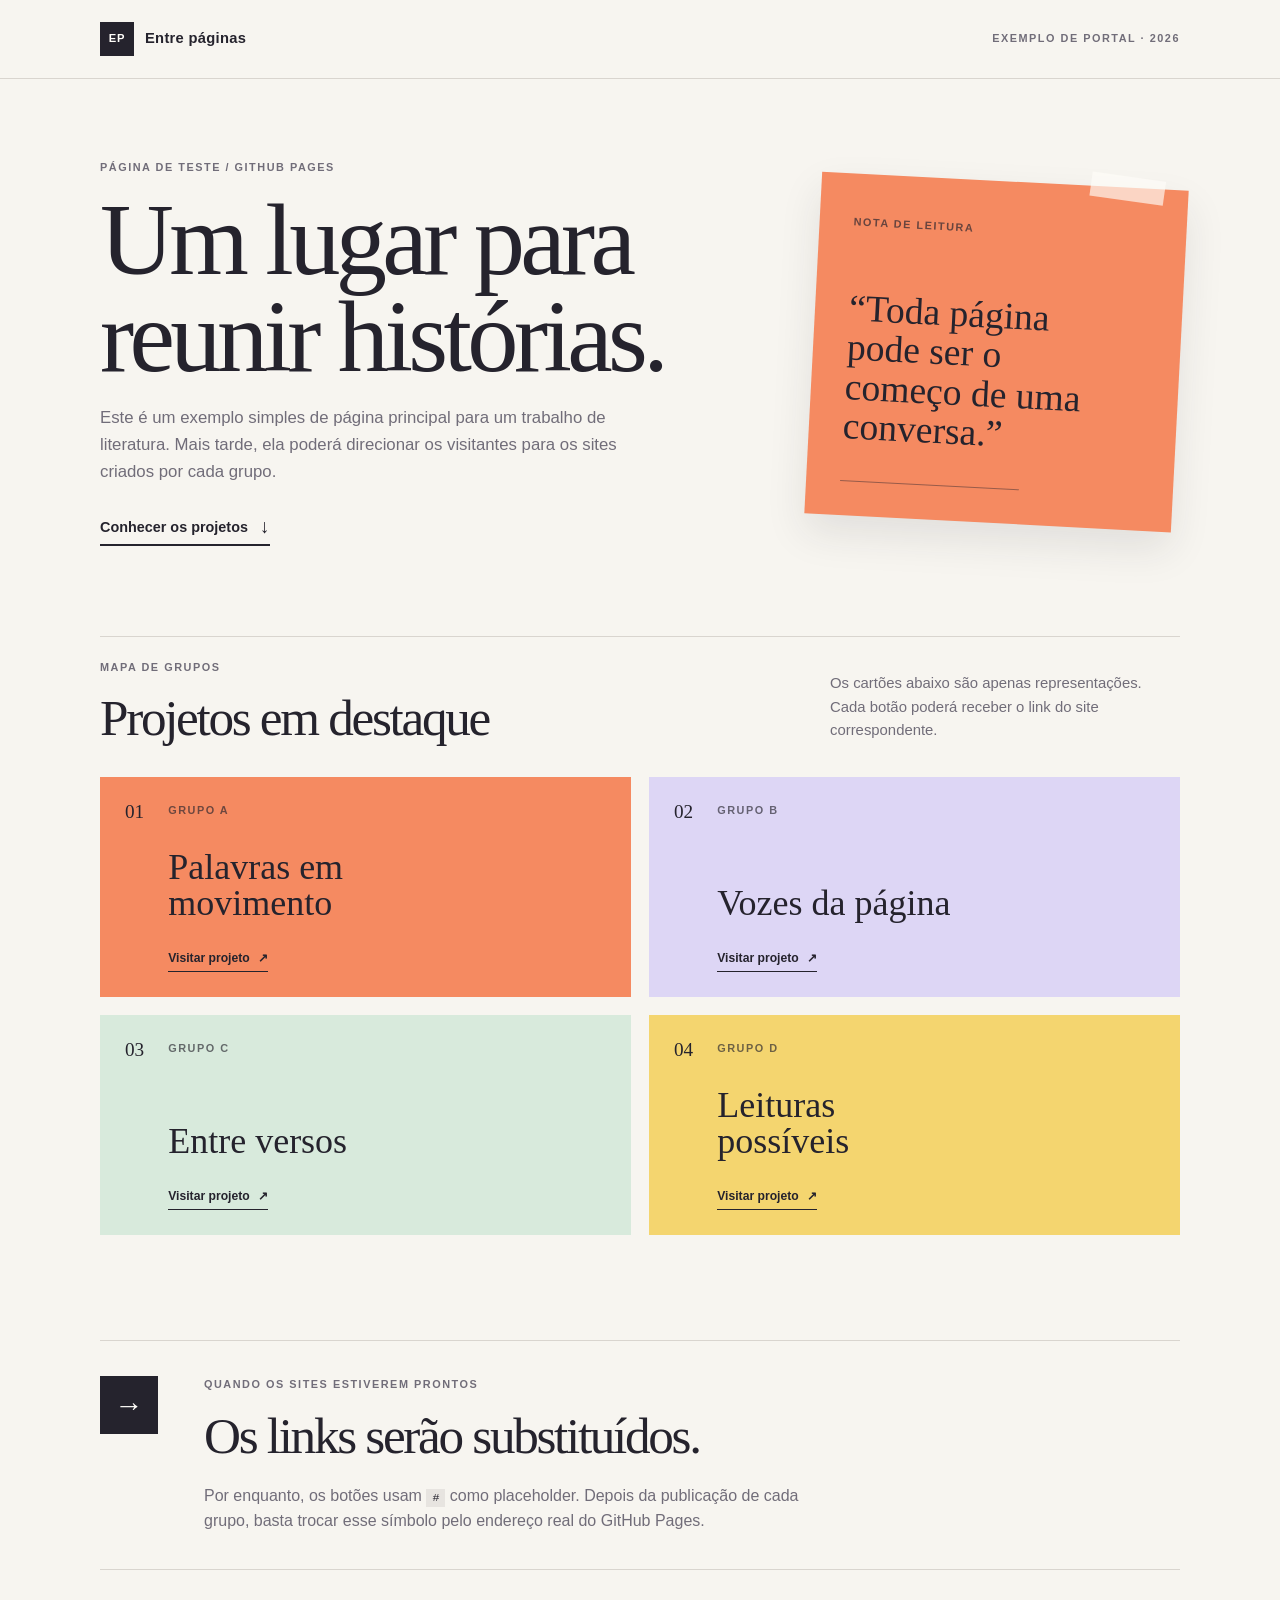
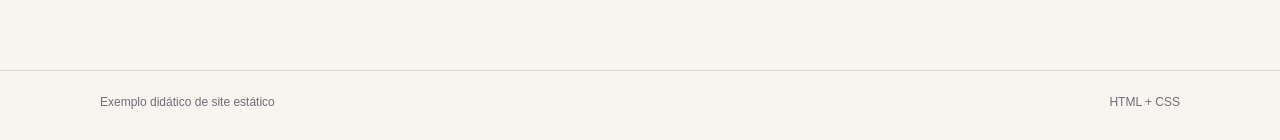
==== index.html @ d66224c7 "Criação do repositorio" ====
<!DOCTYPE html>
<html lang="pt-BR">
  <head>
    <meta charset="UTF-8" />
    <meta name="viewport" content="width=device-width, initial-scale=1.0" />
    <meta
      name="description"
      content="Página de teste para demonstrar a publicação de um site estático no GitHub Pages."
    />
    <title>Entre páginas e palavras</title>
    <link rel="stylesheet" href="style.css" />
  </head>

  <body>
    <header class="site-header">
      <div class="header-inner">
        <a class="brand" href="#inicio" aria-label="Voltar ao início">
          <span class="brand-mark" aria-hidden="true">EP</span>
          <span>Entre páginas</span>
        </a>

        <p class="header-note">exemplo de portal · 2026</p>
      </div>
    </header>

    <main id="inicio">
      <section class="hero section-shell" aria-labelledby="hero-title">
        <div class="hero-copy">
          <p class="eyebrow">Página de teste <span aria-hidden="true">/</span> GitHub Pages</p>
          <h1 id="hero-title">Um lugar para reunir histórias.</h1>
          <p class="hero-text">
            Este é um exemplo simples de página principal para um trabalho de literatura.
            Mais tarde, ela poderá direcionar os visitantes para os sites criados por cada grupo.
          </p>
          <a class="text-link" href="#projetos">Conhecer os projetos <span aria-hidden="true">↓</span></a>
        </div>

        <div class="hero-card" aria-label="Resumo da página">
          <span class="hero-card-label">nota de leitura</span>
          <p>“Toda página pode ser o começo de uma conversa.”</p>
          <span class="hero-card-line" aria-hidden="true"></span>
        </div>
      </section>

      <section class="projects section-shell" id="projetos" aria-labelledby="projects-title">
        <div class="section-heading">
          <div>
            <p class="eyebrow">Mapa de grupos</p>
            <h2 id="projects-title">Projetos em destaque</h2>
          </div>
          <p class="section-intro">
            Os cartões abaixo são apenas representações. Cada botão poderá receber o link do site
            correspondente.
          </p>
        </div>

        <div class="project-grid">
          <a class="project-card project-card--orange" href="#">
            <span class="project-number">01</span>
            <span class="project-content">
              <span class="project-label">Grupo A</span>
              <strong>Palavras em movimento</strong>
              <span class="project-action">Visitar projeto <span aria-hidden="true">↗</span></span>
            </span>
          </a>

          <a class="project-card project-card--lilac" href="#">
            <span class="project-number">02</span>
            <span class="project-content">
              <span class="project-label">Grupo B</span>
              <strong>Vozes da página</strong>
              <span class="project-action">Visitar projeto <span aria-hidden="true">↗</span></span>
            </span>
          </a>

          <a class="project-card project-card--green" href="#">
            <span class="project-number">03</span>
            <span class="project-content">
              <span class="project-label">Grupo C</span>
              <strong>Entre versos</strong>
              <span class="project-action">Visitar projeto <span aria-hidden="true">↗</span></span>
            </span>
          </a>

          <a class="project-card project-card--yellow" href="#">
            <span class="project-number">04</span>
            <span class="project-content">
              <span class="project-label">Grupo D</span>
              <strong>Leituras possíveis</strong>
              <span class="project-action">Visitar projeto <span aria-hidden="true">↗</span></span>
            </span>
          </a>
        </div>
      </section>

      <section class="replacement-note section-shell" aria-labelledby="note-title">
        <div class="note-symbol" aria-hidden="true">→</div>
        <div>
          <p class="eyebrow">Quando os sites estiverem prontos</p>
          <h2 id="note-title">Os links serão substituídos.</h2>
          <p>
            Por enquanto, os botões usam <code>#</code> como placeholder. Depois da publicação de
            cada grupo, basta trocar esse símbolo pelo endereço real do GitHub Pages.
          </p>
        </div>
      </section>
    </main>

    <footer class="site-footer">
      <div class="section-shell footer-inner">
        <span>Exemplo didático de site estático</span>
        <span>HTML + CSS</span>
      </div>
    </footer>
  </body>
</html>
---- style.css ----
:root {
  --ink: #25232d;
  --muted: #716d79;
  --paper: #f7f5f0;
  --line: #d9d5cf;
  --orange: #f58a61;
  --lilac: #ddd6f5;
  --green: #d8eadc;
  --yellow: #f4d56f;
  --white: #fffdf9;
  --shadow: 0 18px 40px rgba(37, 35, 45, 0.1);
}

* {
  box-sizing: border-box;
}

html {
  scroll-behavior: smooth;
}

body {
  min-width: 320px;
  margin: 0;
  color: var(--ink);
  background: var(--paper);
  font-family: "Trebuchet MS", Arial, sans-serif;
  line-height: 1.6;
}

a {
  color: inherit;
}

a:focus-visible {
  outline: 3px solid var(--ink);
  outline-offset: 5px;
}

.section-shell,
.header-inner {
  width: min(1080px, calc(100% - 48px));
  margin: 0 auto;
}

.site-header {
  border-bottom: 1px solid var(--line);
}

.header-inner {
  display: flex;
  align-items: center;
  justify-content: space-between;
  min-height: 78px;
}

.brand {
  display: inline-flex;
  align-items: center;
  gap: 11px;
  color: var(--ink);
  font-size: 0.92rem;
  font-weight: 700;
  letter-spacing: 0.02em;
  text-decoration: none;
}

.brand-mark {
  display: grid;
  width: 34px;
  height: 34px;
  place-items: center;
  color: var(--white);
  background: var(--ink);
  font-size: 0.7rem;
  letter-spacing: 0.08em;
}

.header-note,
.eyebrow,
.project-label,
.hero-card-label {
  margin: 0;
  color: var(--muted);
  font-size: 0.68rem;
  font-weight: 700;
  letter-spacing: 0.14em;
  text-transform: uppercase;
}

.hero {
  display: grid;
  grid-template-columns: minmax(0, 1.25fr) minmax(260px, 0.75fr);
  gap: clamp(40px, 8vw, 108px);
  align-items: center;
  min-height: 510px;
  padding-top: 80px;
  padding-bottom: 90px;
}

.hero h1,
.section-heading h2,
.replacement-note h2 {
  margin: 16px 0 20px;
  font-family: Georgia, "Times New Roman", serif;
  font-weight: 400;
  letter-spacing: -0.045em;
}

.hero h1 {
  max-width: 650px;
  font-size: clamp(3.4rem, 8vw, 6.8rem);
  line-height: 0.94;
}

.hero-text {
  max-width: 530px;
  margin: 0 0 28px;
  color: var(--muted);
  font-size: 1.05rem;
}

.text-link {
  display: inline-flex;
  align-items: center;
  gap: 12px;
  padding-bottom: 5px;
  border-bottom: 2px solid var(--ink);
  font-size: 0.9rem;
  font-weight: 700;
  text-decoration: none;
}

.text-link span {
  font-size: 1.2rem;
  line-height: 0.8;
}

.hero-card {
  position: relative;
  min-height: 285px;
  padding: 34px;
  background: var(--orange);
  box-shadow: var(--shadow);
  transform: rotate(3deg);
}

.hero-card::before {
  position: absolute;
  top: -11px;
  right: 24px;
  width: 74px;
  height: 24px;
  background: rgba(255, 253, 249, 0.65);
  content: "";
  transform: rotate(5deg);
}

.hero-card-label {
  color: rgba(37, 35, 45, 0.68);
}

.hero-card p {
  max-width: 280px;
  margin: 55px 0 35px;
  font-family: Georgia, "Times New Roman", serif;
  font-size: clamp(1.7rem, 3vw, 2.35rem);
  line-height: 1.05;
}

.hero-card-line {
  display: block;
  width: 60%;
  height: 1px;
  background: rgba(37, 35, 45, 0.45);
}

.projects {
  padding-bottom: 105px;
}

.section-heading {
  display: flex;
  align-items: end;
  justify-content: space-between;
  gap: 32px;
  margin-bottom: 34px;
  border-top: 1px solid var(--line);
  padding-top: 22px;
}

.section-heading h2,
.replacement-note h2 {
  margin-bottom: 0;
  font-size: clamp(2.2rem, 4vw, 3.5rem);
  line-height: 1;
}

.section-intro {
  max-width: 350px;
  margin: 0;
  color: var(--muted);
  font-size: 0.93rem;
}

.project-grid {
  display: grid;
  grid-template-columns: repeat(2, minmax(0, 1fr));
  gap: 18px;
}

.project-card {
  display: flex;
  min-height: 220px;
  gap: 24px;
  padding: 25px;
  text-decoration: none;
  transition: transform 180ms ease, box-shadow 180ms ease;
}

.project-card:hover {
  box-shadow: 0 12px 24px rgba(37, 35, 45, 0.1);
  transform: translateY(-5px);
}

.project-card--orange {
  background: var(--orange);
}

.project-card--lilac {
  background: var(--lilac);
}

.project-card--green {
  background: var(--green);
}

.project-card--yellow {
  background: var(--yellow);
}

.project-number {
  font-family: Georgia, "Times New Roman", serif;
  font-size: 1.2rem;
  line-height: 1;
}

.project-content {
  display: flex;
  flex: 1;
  flex-direction: column;
  align-items: flex-start;
}

.project-label {
  margin-bottom: auto;
  color: rgba(37, 35, 45, 0.65);
}

.project-card strong {
  max-width: 250px;
  font-family: Georgia, "Times New Roman", serif;
  font-size: clamp(1.6rem, 3vw, 2.25rem);
  font-weight: 400;
  line-height: 1;
}

.project-action {
  display: inline-flex;
  gap: 8px;
  margin-top: 28px;
  padding-bottom: 3px;
  border-bottom: 1px solid var(--ink);
  font-size: 0.76rem;
  font-weight: 700;
}

.replacement-note {
  display: grid;
  grid-template-columns: 74px minmax(0, 650px);
  gap: 30px;
  align-items: start;
  margin-bottom: 100px;
  padding: 35px 0;
  border-top: 1px solid var(--line);
  border-bottom: 1px solid var(--line);
}

.note-symbol {
  display: grid;
  width: 58px;
  height: 58px;
  place-items: center;
  color: var(--white);
  background: var(--ink);
  font-size: 1.8rem;
}

.replacement-note p:last-child {
  max-width: 620px;
  margin: 22px 0 0;
  color: var(--muted);
}

code {
  padding: 2px 6px;
  color: var(--ink);
  background: rgba(37, 35, 45, 0.08);
  font-size: 0.9em;
}

.site-footer {
  color: var(--muted);
  border-top: 1px solid var(--line);
  font-size: 0.75rem;
}

.footer-inner {
  display: flex;
  justify-content: space-between;
  gap: 20px;
  padding-top: 22px;
  padding-bottom: 28px;
}

@media (max-width: 700px) {
  .section-shell,
  .header-inner {
    width: min(100% - 34px, 560px);
  }

  .header-inner {
    min-height: 68px;
  }

  .header-note {
    display: none;
  }

  .hero {
    display: block;
    min-height: auto;
    padding-top: 64px;
    padding-bottom: 75px;
  }

  .hero h1 {
    font-size: clamp(3.2rem, 16vw, 5rem);
  }

  .hero-card {
    max-width: 430px;
    min-height: 245px;
    margin: 62px 10px 0 auto;
    padding: 28px;
  }

  .section-heading {
    display: block;
  }

  .section-intro {
    margin-top: 20px;
  }

  .project-grid {
    grid-template-columns: 1fr;
  }

  .replacement-note {
    grid-template-columns: 58px minmax(0, 1fr);
    gap: 18px;
    margin-bottom: 70px;
  }

  .note-symbol {
    width: 50px;
    height: 50px;
  }
}

@media (prefers-reduced-motion: reduce) {
  html {
    scroll-behavior: auto;
  }

  .project-card {
    transition: none;
  }
}
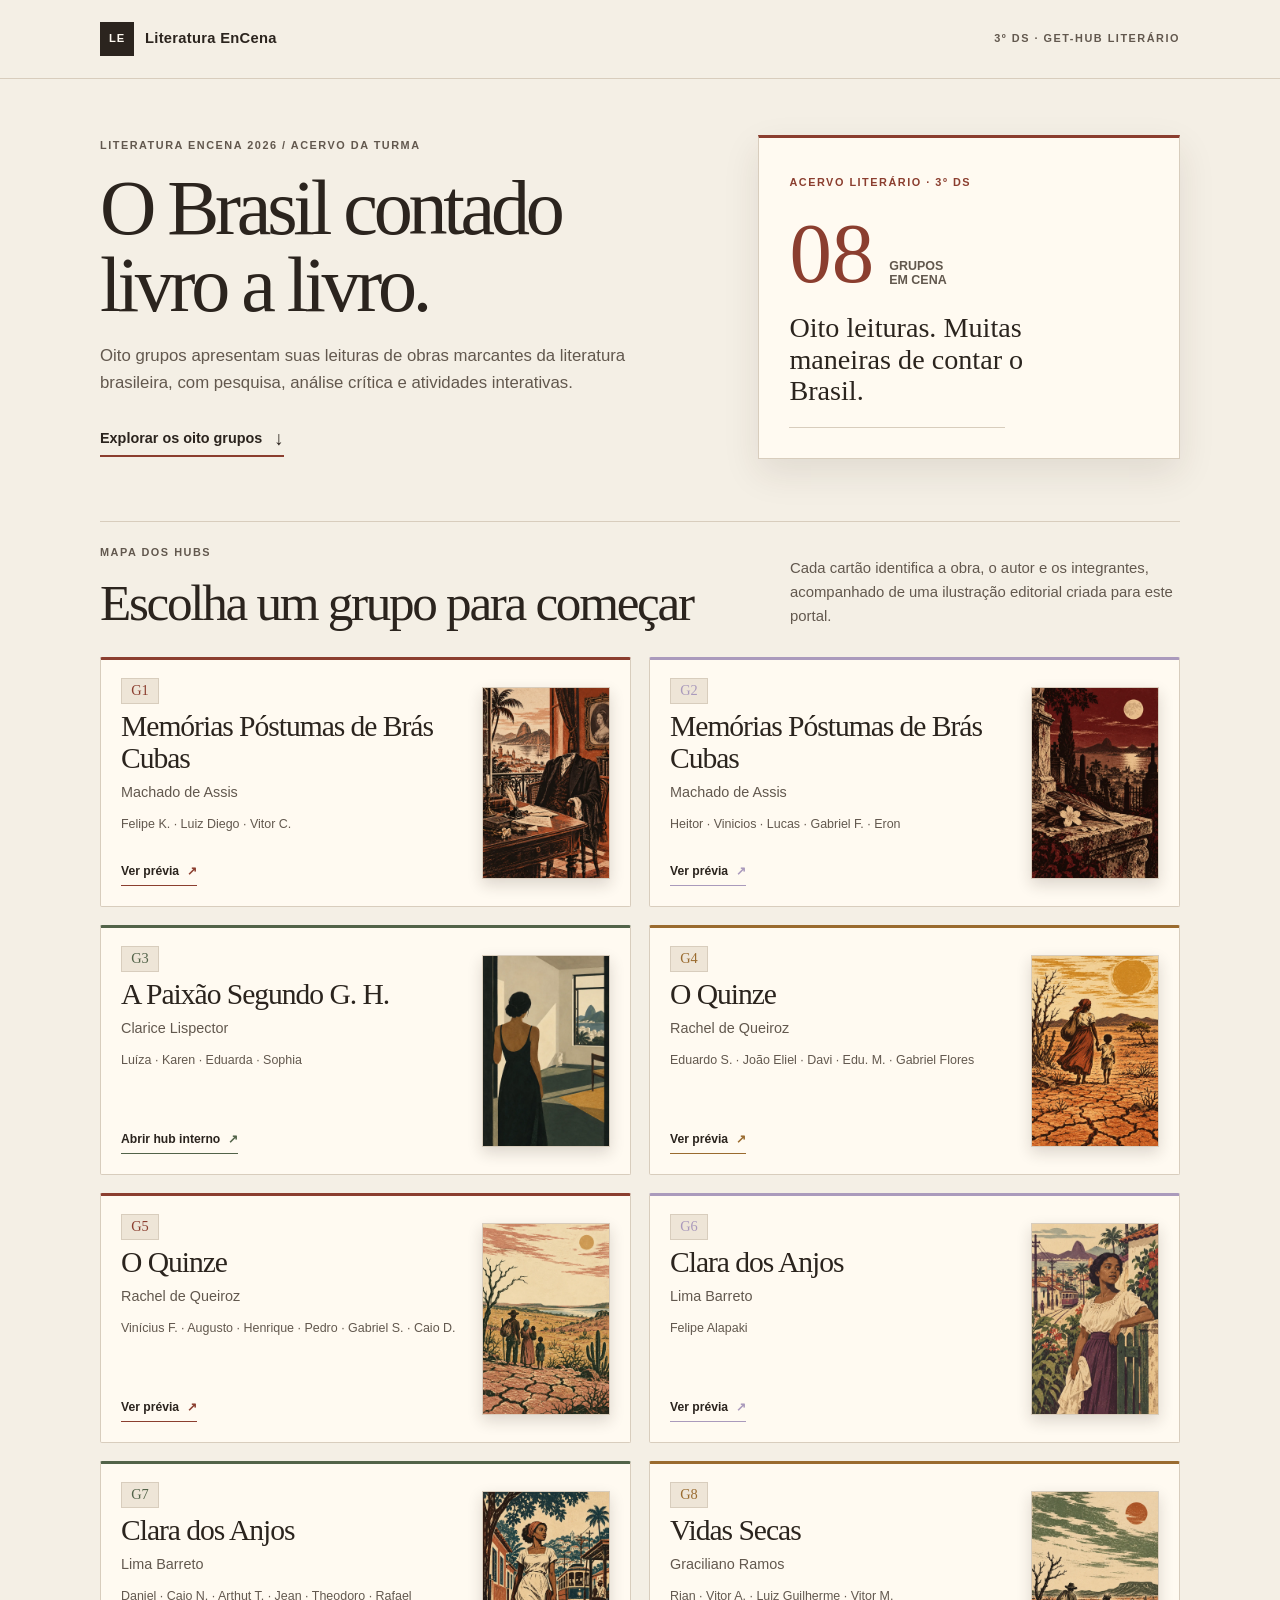
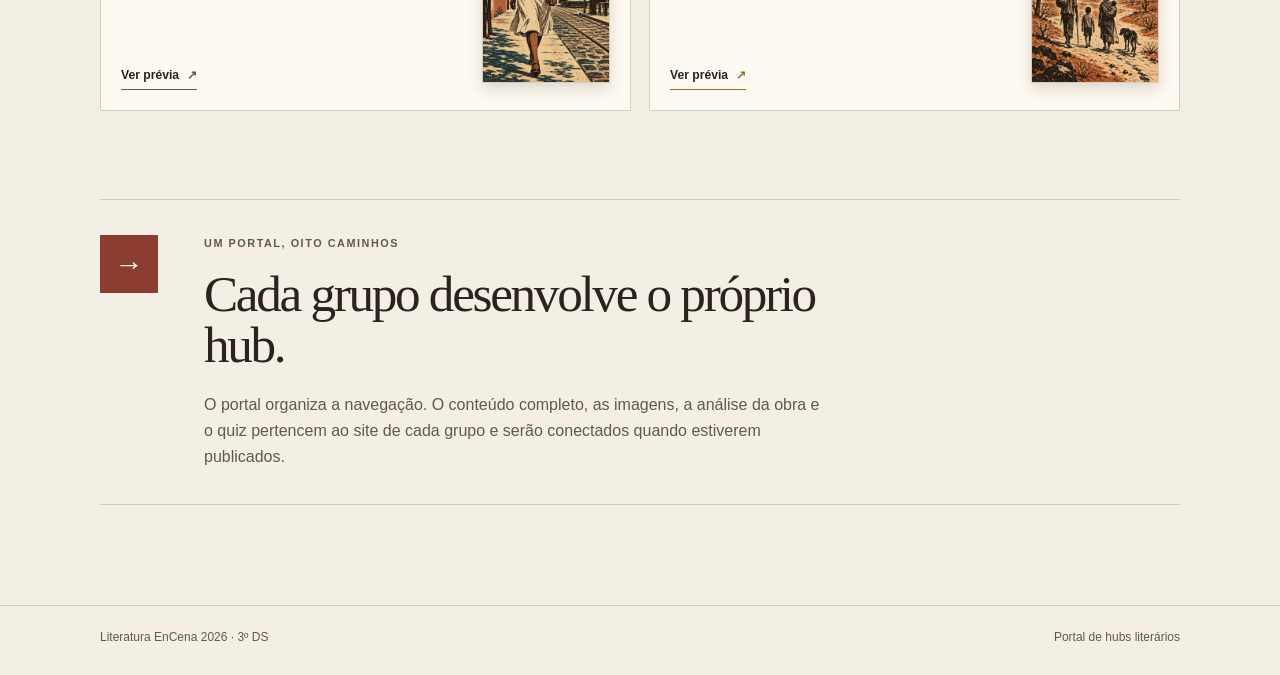
==== commit b84f708e: "Criação do repositório sem páginas reais dos grupos" ====
--- a/index.html
+++ b/index.html
@@ -5,112 +5,325 @@
     <meta name="viewport" content="width=device-width, initial-scale=1.0" />
     <meta
       name="description"
-      content="Página de teste para demonstrar a publicação de um site estático no GitHub Pages."
+      content="Portal dos hubs literários do projeto Literatura EnCena 2026, da turma 3º DS."
     />
-    <title>Entre páginas e palavras</title>
+    <title>Literatura EnCena 2026</title>
     <link rel="stylesheet" href="style.css" />
   </head>
 
   <body>
     <header class="site-header">
       <div class="header-inner">
-        <a class="brand" href="#inicio" aria-label="Voltar ao início">
-          <span class="brand-mark" aria-hidden="true">EP</span>
-          <span>Entre páginas</span>
+        <a class="brand" href="#inicio" aria-label="Voltar ao início do portal">
+          <span class="brand-mark" aria-hidden="true">LE</span>
+          <span>Literatura EnCena</span>
         </a>
 
-        <p class="header-note">exemplo de portal · 2026</p>
+        <p class="header-note">3º DS · GET-HUB LITERÁRIO</p>
       </div>
     </header>
 
     <main id="inicio">
       <section class="hero section-shell" aria-labelledby="hero-title">
         <div class="hero-copy">
-          <p class="eyebrow">Página de teste <span aria-hidden="true">/</span> GitHub Pages</p>
-          <h1 id="hero-title">Um lugar para reunir histórias.</h1>
+          <p class="eyebrow">Literatura EnCena 2026 <span aria-hidden="true">/</span> acervo da turma</p>
+          <h1 id="hero-title">O Brasil contado livro a livro.</h1>
           <p class="hero-text">
-            Este é um exemplo simples de página principal para um trabalho de literatura.
-            Mais tarde, ela poderá direcionar os visitantes para os sites criados por cada grupo.
+            Oito grupos apresentam suas leituras de obras marcantes da literatura brasileira, com
+            pesquisa, análise crítica e atividades interativas.
           </p>
-          <a class="text-link" href="#projetos">Conhecer os projetos <span aria-hidden="true">↓</span></a>
-        </div>
-
-        <div class="hero-card" aria-label="Resumo da página">
-          <span class="hero-card-label">nota de leitura</span>
-          <p>“Toda página pode ser o começo de uma conversa.”</p>
+          <a class="text-link" href="#grupos">
+            Explorar os oito grupos <span aria-hidden="true">↓</span>
+          </a>
+        </div>
+
+        <div class="hero-card" aria-label="Resumo do projeto">
+          <span class="hero-card-label">acervo literário · 3º DS</span>
+          <div class="hero-stat">
+            <strong>08</strong>
+            <span>grupos<br />em cena</span>
+          </div>
+          <p>Oito leituras. Muitas maneiras de contar o Brasil.</p>
           <span class="hero-card-line" aria-hidden="true"></span>
         </div>
       </section>
 
-      <section class="projects section-shell" id="projetos" aria-labelledby="projects-title">
+      <section class="projects section-shell" id="grupos" aria-labelledby="projects-title">
         <div class="section-heading">
           <div>
-            <p class="eyebrow">Mapa de grupos</p>
-            <h2 id="projects-title">Projetos em destaque</h2>
+            <p class="eyebrow">Mapa dos hubs</p>
+            <h2 id="projects-title">Escolha um grupo para começar</h2>
           </div>
           <p class="section-intro">
-            Os cartões abaixo são apenas representações. Cada botão poderá receber o link do site
-            correspondente.
+            Cada cartão identifica a obra, o autor e os integrantes, acompanhado de uma ilustração
+            editorial criada para este portal.
           </p>
         </div>
 
         <div class="project-grid">
-          <a class="project-card project-card--orange" href="#">
-            <span class="project-number">01</span>
-            <span class="project-content">
-              <span class="project-label">Grupo A</span>
-              <strong>Palavras em movimento</strong>
-              <span class="project-action">Visitar projeto <span aria-hidden="true">↗</span></span>
-            </span>
+          <button
+            class="project-card project-card--orange"
+            type="button"
+            data-group-trigger
+            data-group-id="g1"
+            aria-haspopup="dialog"
+            aria-controls="group-modal"
+          >
+            <span class="project-number">G1</span>
+            <span class="project-content">
+              <strong class="project-work">Memórias Póstumas de Brás Cubas</strong>
+              <span class="project-author">Machado de Assis</span>
+              <span class="project-members">Felipe K. · Luiz Diego · Vitor C.</span>
+              <span class="project-action">Ver prévia <span aria-hidden="true">↗</span></span>
+            </span>
+            <img
+              class="project-cover"
+              src="assets/capas/g1-bras-cubas.webp"
+              alt="Ilustração editorial de um gabinete carioca do século XIX, em referência à obra"
+              width="640"
+              height="960"
+              loading="lazy"
+            />
+          </button>
+
+          <button
+            class="project-card project-card--lilac"
+            type="button"
+            data-group-trigger
+            data-group-id="g2"
+            aria-haspopup="dialog"
+            aria-controls="group-modal"
+          >
+            <span class="project-number">G2</span>
+            <span class="project-content">
+              <strong class="project-work">Memórias Póstumas de Brás Cubas</strong>
+              <span class="project-author">Machado de Assis</span>
+              <span class="project-members">Heitor · Vinicios · Lucas · Gabriel F. · Eron</span>
+              <span class="project-action">Ver prévia <span aria-hidden="true">↗</span></span>
+            </span>
+            <img
+              class="project-cover"
+              src="assets/capas/g2-bras-cubas.webp"
+              alt="Ilustração editorial de um cemitério antigo no Rio de Janeiro, em referência à obra"
+              width="640"
+              height="960"
+              loading="lazy"
+            />
+          </button>
+
+          <a
+            class="project-card project-card--green"
+            href="grupos/g3.html"
+            aria-label="Abrir a página interna do Grupo 3, A Paixão Segundo G. H."
+          >
+            <span class="project-number">G3</span>
+            <span class="project-content">
+              <strong class="project-work">A Paixão Segundo G. H.</strong>
+              <span class="project-author">Clarice Lispector</span>
+              <span class="project-members">Luíza · Karen · Eduarda · Sophia</span>
+              <span class="project-action">Abrir hub interno <span aria-hidden="true">↗</span></span>
+            </span>
+            <img
+              class="project-cover"
+              src="assets/capas/g3-paixao-gh.webp"
+              alt="Ilustração editorial de uma mulher diante da porta de um quarto, em referência à obra"
+              width="640"
+              height="960"
+              loading="lazy"
+            />
           </a>
 
-          <a class="project-card project-card--lilac" href="#">
-            <span class="project-number">02</span>
-            <span class="project-content">
-              <span class="project-label">Grupo B</span>
-              <strong>Vozes da página</strong>
-              <span class="project-action">Visitar projeto <span aria-hidden="true">↗</span></span>
-            </span>
-          </a>
-
-          <a class="project-card project-card--green" href="#">
-            <span class="project-number">03</span>
-            <span class="project-content">
-              <span class="project-label">Grupo C</span>
-              <strong>Entre versos</strong>
-              <span class="project-action">Visitar projeto <span aria-hidden="true">↗</span></span>
-            </span>
-          </a>
-
-          <a class="project-card project-card--yellow" href="#">
-            <span class="project-number">04</span>
-            <span class="project-content">
-              <span class="project-label">Grupo D</span>
-              <strong>Leituras possíveis</strong>
-              <span class="project-action">Visitar projeto <span aria-hidden="true">↗</span></span>
-            </span>
-          </a>
+          <button
+            class="project-card project-card--yellow"
+            type="button"
+            data-group-trigger
+            data-group-id="g4"
+            aria-haspopup="dialog"
+            aria-controls="group-modal"
+          >
+            <span class="project-number">G4</span>
+            <span class="project-content">
+              <strong class="project-work">O Quinze</strong>
+              <span class="project-author">Rachel de Queiroz</span>
+              <span class="project-members">Eduardo S. · João Eliel · Davi · Edu. M. · Gabriel Flores</span>
+              <span class="project-action">Ver prévia <span aria-hidden="true">↗</span></span>
+            </span>
+            <img
+              class="project-cover"
+              src="assets/capas/g4-o-quinze.webp"
+              alt="Ilustração editorial de uma mulher e uma criança atravessando o sertão seco, em referência à obra"
+              width="640"
+              height="960"
+              loading="lazy"
+            />
+          </button>
+
+          <button
+            class="project-card project-card--orange"
+            type="button"
+            data-group-trigger
+            data-group-id="g5"
+            aria-haspopup="dialog"
+            aria-controls="group-modal"
+          >
+            <span class="project-number">G5</span>
+            <span class="project-content">
+              <strong class="project-work">O Quinze</strong>
+              <span class="project-author">Rachel de Queiroz</span>
+              <span class="project-members">Vinícius F. · Augusto · Henrique · Pedro · Gabriel S. · Caio D.</span>
+              <span class="project-action">Ver prévia <span aria-hidden="true">↗</span></span>
+            </span>
+            <img
+              class="project-cover"
+              src="assets/capas/g5-o-quinze.webp"
+              alt="Ilustração editorial de uma família diante da paisagem seca do sertão, em referência à obra"
+              width="640"
+              height="960"
+              loading="lazy"
+            />
+          </button>
+
+          <button
+            class="project-card project-card--lilac"
+            type="button"
+            data-group-trigger
+            data-group-id="g6"
+            aria-haspopup="dialog"
+            aria-controls="group-modal"
+          >
+            <span class="project-number">G6</span>
+            <span class="project-content">
+              <strong class="project-work">Clara dos Anjos</strong>
+              <span class="project-author">Lima Barreto</span>
+              <span class="project-members">Felipe Alapaki</span>
+              <span class="project-action">Ver prévia <span aria-hidden="true">↗</span></span>
+            </span>
+            <img
+              class="project-cover"
+              src="assets/capas/g6-clara-dos-anjos.webp"
+              alt="Ilustração editorial de uma jovem no subúrbio carioca do início do século XX, em referência à obra"
+              width="640"
+              height="960"
+              loading="lazy"
+            />
+          </button>
+
+          <button
+            class="project-card project-card--green"
+            type="button"
+            data-group-trigger
+            data-group-id="g7"
+            aria-haspopup="dialog"
+            aria-controls="group-modal"
+          >
+            <span class="project-number">G7</span>
+            <span class="project-content">
+              <strong class="project-work">Clara dos Anjos</strong>
+              <span class="project-author">Lima Barreto</span>
+              <span class="project-members">Daniel · Caio N. · Arthut T. · Jean · Theodoro · Rafael</span>
+              <span class="project-action">Ver prévia <span aria-hidden="true">↗</span></span>
+            </span>
+            <img
+              class="project-cover"
+              src="assets/capas/g7-clara-dos-anjos.webp"
+              alt="Ilustração editorial de uma jovem caminhando junto a uma linha de bonde no Rio, em referência à obra"
+              width="640"
+              height="960"
+              loading="lazy"
+            />
+          </button>
+
+          <button
+            class="project-card project-card--yellow"
+            type="button"
+            data-group-trigger
+            data-group-id="g8"
+            aria-haspopup="dialog"
+            aria-controls="group-modal"
+          >
+            <span class="project-number">G8</span>
+            <span class="project-content">
+              <strong class="project-work">Vidas Secas</strong>
+              <span class="project-author">Graciliano Ramos</span>
+              <span class="project-members">Rian · Vitor A. · Luiz Guilherme · Vitor M.</span>
+              <span class="project-action">Ver prévia <span aria-hidden="true">↗</span></span>
+            </span>
+            <img
+              class="project-cover"
+              src="assets/capas/g8-vidas-secas.webp"
+              alt="Ilustração editorial de uma família e um cão atravessando o sertão, em referência à obra"
+              width="640"
+              height="960"
+              loading="lazy"
+            />
+          </button>
         </div>
       </section>
 
       <section class="replacement-note section-shell" aria-labelledby="note-title">
         <div class="note-symbol" aria-hidden="true">→</div>
         <div>
-          <p class="eyebrow">Quando os sites estiverem prontos</p>
-          <h2 id="note-title">Os links serão substituídos.</h2>
+          <p class="eyebrow">Um portal, oito caminhos</p>
+          <h2 id="note-title">Cada grupo desenvolve o próprio hub.</h2>
           <p>
-            Por enquanto, os botões usam <code>#</code> como placeholder. Depois da publicação de
-            cada grupo, basta trocar esse símbolo pelo endereço real do GitHub Pages.
+            O portal organiza a navegação. O conteúdo completo, as imagens, a análise da obra e o
+            quiz pertencem ao site de cada grupo e serão conectados quando estiverem publicados.
           </p>
         </div>
       </section>
     </main>
 
+    <div class="modal" id="group-modal" hidden>
+      <div class="modal-backdrop" data-modal-close></div>
+      <div
+        class="modal-dialog"
+        role="dialog"
+        aria-modal="true"
+        aria-labelledby="modal-title"
+        aria-describedby="modal-summary"
+        tabindex="-1"
+      >
+        <button class="modal-close" type="button" data-modal-close aria-label="Fechar prévia">×</button>
+        <p class="eyebrow" id="modal-group">Grupo</p>
+        <h2 id="modal-title">Título da obra</h2>
+        <p class="modal-author" id="modal-author">Autor</p>
+
+        <div class="modal-info">
+          <div>
+            <span class="modal-label">Prévia</span>
+            <p id="modal-summary">Resumo curto do trabalho.</p>
+          </div>
+          <div>
+            <span class="modal-label">Integrantes</span>
+            <p id="modal-members">Integrantes do grupo.</p>
+          </div>
+          <div>
+            <span class="modal-label">Situação</span>
+            <p id="modal-status">Site externo ainda não informado.</p>
+          </div>
+        </div>
+
+        <div class="modal-actions">
+          <a
+            class="button button--primary"
+            id="modal-visit"
+            href="#"
+            aria-disabled="true"
+          >
+            Visitar site do grupo
+          </a>
+          <button class="button button--quiet" type="button" data-modal-close>Fechar prévia</button>
+        </div>
+      </div>
+    </div>
+
     <footer class="site-footer">
       <div class="section-shell footer-inner">
-        <span>Exemplo didático de site estático</span>
-        <span>HTML + CSS</span>
+        <span>Literatura EnCena 2026 · 3º DS</span>
+        <span>Portal de hubs literários</span>
       </div>
     </footer>
+
+    <script src="script.js" defer></script>
   </body>
 </html>
--- a/style.css
+++ b/style.css
@@ -1,14 +1,46 @@
 :root {
-  --ink: #25232d;
-  --muted: #716d79;
-  --paper: #f7f5f0;
-  --line: #d9d5cf;
-  --orange: #f58a61;
-  --lilac: #ddd6f5;
-  --green: #d8eadc;
-  --yellow: #f4d56f;
-  --white: #fffdf9;
-  --shadow: 0 18px 40px rgba(37, 35, 45, 0.1);
+  color-scheme: light dark;
+  --ink: #2b241e;
+  --muted: #62584e;
+  --paper: #f4efe5;
+  --line: #d8cdbd;
+  --surface: #fffaf1;
+  --surface-2: #eee5d7;
+  --white: #fffaf1;
+  --deep: #382a23;
+  --terracotta: #8b3e2f;
+  --ochre: #9a6b2f;
+  --olive: #526349;
+  --orange: #bd7955;
+  --lilac: #aa9abc;
+  --green: #c8d5c5;
+  --yellow: #d3ad65;
+  --shadow: 0 14px 34px rgba(54, 39, 26, 0.1);
+  --modal-shadow: 0 24px 70px rgba(22, 16, 12, 0.3);
+  --ring: #7f392d;
+}
+
+@media (prefers-color-scheme: dark) {
+  :root {
+    --ink: #f3ecdf;
+    --muted: #c7b9a7;
+    --paper: #1b1713;
+    --line: #504438;
+    --surface: #29231e;
+    --surface-2: #382f27;
+    --white: #fffaf1;
+    --deep: #302720;
+    --terracotta: #c27b5d;
+    --ochre: #d7af70;
+    --olive: #a5b29a;
+    --orange: #ae6b4b;
+    --lilac: #887994;
+    --green: #536a56;
+    --yellow: #b99354;
+    --shadow: 0 14px 34px rgba(0, 0, 0, 0.24);
+    --modal-shadow: 0 24px 70px rgba(0, 0, 0, 0.52);
+    --ring: #e5bd78;
+  }
 }
 
 * {
@@ -28,13 +60,22 @@
   line-height: 1.6;
 }
 
+body.modal-open {
+  overflow: hidden;
+}
+
 a {
   color: inherit;
 }
 
-a:focus-visible {
-  outline: 3px solid var(--ink);
-  outline-offset: 5px;
+a:focus-visible,
+button:focus-visible {
+  outline: 3px solid var(--ring);
+  outline-offset: 4px;
+}
+
+button {
+  font: inherit;
 }
 
 .section-shell,
@@ -79,7 +120,8 @@
 .header-note,
 .eyebrow,
 .project-label,
-.hero-card-label {
+.hero-card-label,
+.modal-label {
   margin: 0;
   color: var(--muted);
   font-size: 0.68rem;
@@ -90,17 +132,20 @@
 
 .hero {
   display: grid;
-  grid-template-columns: minmax(0, 1.25fr) minmax(260px, 0.75fr);
-  gap: clamp(40px, 8vw, 108px);
+  grid-template-columns: minmax(0, 1.15fr) minmax(280px, 0.85fr);
+  gap: clamp(36px, 7vw, 88px);
   align-items: center;
-  min-height: 510px;
-  padding-top: 80px;
-  padding-bottom: 90px;
+  min-height: 440px;
+  padding-top: 56px;
+  padding-bottom: 62px;
 }
 
 .hero h1,
 .section-heading h2,
-.replacement-note h2 {
+.replacement-note h2,
+.modal-dialog h2,
+.inner-hero h1,
+.content-heading h2 {
   margin: 16px 0 20px;
   font-family: Georgia, "Times New Roman", serif;
   font-weight: 400;
@@ -108,19 +153,21 @@
 }
 
 .hero h1 {
-  max-width: 650px;
-  font-size: clamp(3.4rem, 8vw, 6.8rem);
-  line-height: 0.94;
+  max-width: 700px;
+  font-size: clamp(3.2rem, 6.1vw, 5.7rem);
+  line-height: 0.98;
+  letter-spacing: -0.055em;
 }
 
 .hero-text {
-  max-width: 530px;
+  max-width: 560px;
   margin: 0 0 28px;
   color: var(--muted);
   font-size: 1.05rem;
 }
 
-.text-link {
+.text-link,
+.back-link {
   display: inline-flex;
   align-items: center;
   gap: 12px;
@@ -131,52 +178,64 @@
   text-decoration: none;
 }
 
-.text-link span {
+.text-link span,
+.back-link span {
   font-size: 1.2rem;
   line-height: 0.8;
 }
 
 .hero-card {
-  position: relative;
-  min-height: 285px;
-  padding: 34px;
-  background: var(--orange);
+  min-height: 245px;
+  padding: 30px;
+  background: var(--surface);
+  border: 1px solid var(--line);
+  border-top: 3px solid var(--terracotta);
   box-shadow: var(--shadow);
-  transform: rotate(3deg);
-}
-
-.hero-card::before {
-  position: absolute;
-  top: -11px;
-  right: 24px;
-  width: 74px;
-  height: 24px;
-  background: rgba(255, 253, 249, 0.65);
-  content: "";
-  transform: rotate(5deg);
 }
 
 .hero-card-label {
+  color: var(--terracotta);
+}
+
+.hero-stat {
+  display: flex;
+  align-items: end;
+  gap: 15px;
+  margin-top: 26px;
+}
+
+.hero-stat strong {
+  font-family: Georgia, "Times New Roman", serif;
+  font-size: 5.3rem;
+  font-weight: 400;
+  line-height: 0.8;
+}
+
+.hero-stat span {
   color: rgba(37, 35, 45, 0.68);
+  font-size: 0.78rem;
+  font-weight: 700;
+  line-height: 1.15;
+  text-transform: uppercase;
 }
 
 .hero-card p {
   max-width: 280px;
-  margin: 55px 0 35px;
-  font-family: Georgia, "Times New Roman", serif;
-  font-size: clamp(1.7rem, 3vw, 2.35rem);
-  line-height: 1.05;
+  margin: 25px 0 20px;
+  font-family: Georgia, "Times New Roman", serif;
+  font-size: clamp(1.35rem, 2.2vw, 1.8rem);
+  line-height: 1.12;
 }
 
 .hero-card-line {
   display: block;
   width: 60%;
   height: 1px;
-  background: rgba(37, 35, 45, 0.45);
+  background: var(--line);
 }
 
 .projects {
-  padding-bottom: 105px;
+  padding-bottom: 88px;
 }
 
 .section-heading {
@@ -184,20 +243,21 @@
   align-items: end;
   justify-content: space-between;
   gap: 32px;
-  margin-bottom: 34px;
+  margin-bottom: 28px;
   border-top: 1px solid var(--line);
   padding-top: 22px;
 }
 
 .section-heading h2,
-.replacement-note h2 {
+.replacement-note h2,
+.content-heading h2 {
   margin-bottom: 0;
   font-size: clamp(2.2rem, 4vw, 3.5rem);
   line-height: 1;
 }
 
 .section-intro {
-  max-width: 350px;
+  max-width: 390px;
   margin: 0;
   color: var(--muted);
   font-size: 0.93rem;
@@ -210,65 +270,223 @@
 }
 
 .project-card {
-  display: flex;
-  min-height: 220px;
-  gap: 24px;
-  padding: 25px;
+  position: relative;
+  display: grid;
+  grid-template-columns: minmax(0, 1fr) 128px;
+  grid-template-rows: 1fr;
+  align-items: stretch;
+  min-width: 0;
+  min-height: 250px;
+  gap: 18px;
+  padding: 20px;
+  color: var(--ink);
+  border: 1px solid var(--line);
+  border-top: 3px solid var(--card-accent, var(--terracotta));
+  border-radius: 2px;
+  background: var(--surface);
+  text-align: left;
   text-decoration: none;
   transition: transform 180ms ease, box-shadow 180ms ease;
 }
 
 .project-card:hover {
-  box-shadow: 0 12px 24px rgba(37, 35, 45, 0.1);
-  transform: translateY(-5px);
+  box-shadow: var(--shadow);
+  cursor: pointer;
+  transform: translateY(-3px);
 }
 
 .project-card--orange {
-  background: var(--orange);
+  --card-accent: var(--terracotta);
 }
 
 .project-card--lilac {
-  background: var(--lilac);
+  --card-accent: var(--lilac);
 }
 
 .project-card--green {
-  background: var(--green);
+  --card-accent: var(--olive);
 }
 
 .project-card--yellow {
-  background: var(--yellow);
+  --card-accent: var(--ochre);
 }
 
 .project-number {
-  font-family: Georgia, "Times New Roman", serif;
-  font-size: 1.2rem;
-  line-height: 1;
+  position: absolute;
+  top: 18px;
+  left: 20px;
+  display: grid;
+  min-width: 38px;
+  min-height: 26px;
+  place-items: center;
+  padding: 2px 7px;
+  color: var(--card-accent, var(--terracotta));
+  border: 1px solid var(--line);
+  background: var(--surface-2);
+  font-family: Georgia, "Times New Roman", serif;
+  font-size: 0.9rem;
+  line-height: 1.1;
 }
 
 .project-content {
   display: flex;
-  flex: 1;
+  grid-column: 1;
+  min-height: 204px;
+  min-width: 0;
   flex-direction: column;
   align-items: flex-start;
-}
-
-.project-label {
-  margin-bottom: auto;
-  color: rgba(37, 35, 45, 0.65);
-}
+  padding-top: 31px;
+}
+
+.project-work {
+  max-width: 100%;
+  color: var(--ink);
+  font-family: Georgia, "Times New Roman", serif;
+  font-size: clamp(1.45rem, 2.35vw, 1.9rem);
+  font-weight: 400;
+  letter-spacing: -0.035em;
+  line-height: 1.08;
+}
+
+.project-author {
+  margin-top: 8px;
+  color: var(--muted);
+  font-size: 0.9rem;
+  line-height: 1.35;
+}
+
+.project-cover {
+  display: block;
+  grid-column: 2;
+  grid-row: 1;
+  width: 128px;
+  height: 192px;
+  align-self: center;
+  object-fit: cover;
+  border: 1px solid var(--line);
+  background: var(--surface-2);
+  box-shadow: 0 6px 14px rgba(43, 32, 23, 0.16);
+}
+
+.project-members {
+  max-width: 100%;
+  margin-top: 14px;
+  color: var(--muted);
+  font-size: 0.78rem;
+  line-height: 1.4;
+}
+
+.project-action {
+  display: inline-flex;
+  gap: 8px;
+  margin-top: auto;
+  padding-top: 15px;
+  padding-bottom: 3px;
+  border-bottom: 1px solid var(--card-accent, var(--terracotta));
+  color: var(--ink);
+  font-size: 0.76rem;
+  font-weight: 700;
+}
+
+.project-action span {
+  color: var(--card-accent, var(--terracotta));
+}
+
+.project-grid {
+  align-items: stretch;
+}
+
+.replacement-note {
+  border-color: var(--line);
+}
+
+.note-symbol {
+  color: var(--white);
+  background: var(--terracotta);
+}
+
+.modal-dialog {
+  background: var(--surface);
+  color: var(--ink);
+}
+
+.modal-dialog h2 {
+  font-size: clamp(2rem, 4.6vw, 3.2rem);
+  line-height: 1;
+}
+
+.button--primary {
+  color: var(--white);
+  background: var(--terracotta);
+  border-color: var(--terracotta);
+}
+
+.people-card,
+.outline-card {
+  background: var(--surface);
+}
+
+.people-card {
+  border-left-color: var(--terracotta);
+}
+
+.inner-mark {
+  background: var(--green);
+}
+
+.video-icon {
+  background: var(--yellow);
+}
+
+.outline-card {
+  border: 1px solid var(--line);
+  border-top: 3px solid var(--lilac);
+}
+
+.outline-card:nth-child(2n) {
+  border-top-color: var(--orange);
+}
+
+.outline-card:nth-child(3n) {
+  border-top-color: var(--green);
+}
+
+@media (prefers-reduced-motion: reduce) {
+  html {
+    scroll-behavior: auto;
+  }
+
+  .project-card {
+    transition: none;
+  }
+}
+
+
+
+
+
+
 
 .project-card strong {
-  max-width: 250px;
   font-family: Georgia, "Times New Roman", serif;
   font-size: clamp(1.6rem, 3vw, 2.25rem);
   font-weight: 400;
   line-height: 1;
 }
 
+.project-members {
+  max-width: 330px;
+  margin-top: 16px;
+  color: rgba(37, 35, 45, 0.72);
+  font-size: 0.78rem;
+  line-height: 1.35;
+}
+
 .project-action {
   display: inline-flex;
   gap: 8px;
-  margin-top: 28px;
+  margin-top: auto;
+  padding-top: 25px;
   padding-bottom: 3px;
   border-bottom: 1px solid var(--ink);
   font-size: 0.76rem;
@@ -302,11 +520,125 @@
   color: var(--muted);
 }
 
-code {
-  padding: 2px 6px;
+.modal[hidden] {
+  display: none;
+}
+
+.modal {
+  position: fixed;
+  z-index: 10;
+  inset: 0;
+  display: grid;
+  place-items: center;
+  padding: 24px;
+}
+
+.modal-backdrop {
+  position: absolute;
+  inset: 0;
+  background: rgba(37, 35, 45, 0.68);
+}
+
+.modal-dialog {
+  position: relative;
+  width: min(620px, 100%);
+  max-height: min(700px, calc(100vh - 48px));
+  overflow-y: auto;
+  padding: clamp(28px, 6vw, 54px);
+  background: var(--white);
+  box-shadow: var(--modal-shadow);
+}
+
+.modal-close {
+  position: absolute;
+  top: 18px;
+  right: 20px;
+  display: grid;
+  width: 38px;
+  height: 38px;
+  place-items: center;
   color: var(--ink);
-  background: rgba(37, 35, 45, 0.08);
-  font-size: 0.9em;
+  background: transparent;
+  border: 1px solid var(--line);
+  border-radius: 50%;
+  font-size: 1.5rem;
+  line-height: 1;
+}
+
+.modal-close:hover {
+  background: var(--paper);
+  cursor: pointer;
+}
+
+.modal-dialog h2 {
+  max-width: 470px;
+  margin-top: 14px;
+  margin-bottom: 8px;
+  font-size: clamp(2.2rem, 6vw, 4rem);
+  line-height: 0.95;
+}
+
+.modal-author {
+  margin: 0;
+  color: var(--muted);
+  font-family: Georgia, "Times New Roman", serif;
+  font-size: 1.25rem;
+}
+
+.modal-info {
+  display: grid;
+  gap: 20px;
+  margin: 38px 0;
+  padding-top: 20px;
+  border-top: 1px solid var(--line);
+}
+
+.modal-info p {
+  max-width: 510px;
+  margin: 7px 0 0;
+  color: var(--muted);
+  font-size: 0.92rem;
+}
+
+.modal-actions {
+  display: flex;
+  flex-wrap: wrap;
+  gap: 12px;
+}
+
+.button {
+  display: inline-flex;
+  min-height: 46px;
+  align-items: center;
+  justify-content: center;
+  padding: 10px 17px;
+  border: 1px solid var(--ink);
+  font-size: 0.8rem;
+  font-weight: 700;
+  text-decoration: none;
+}
+
+.button--primary {
+  color: var(--white);
+  background: var(--ink);
+}
+
+.button--primary[aria-disabled="true"] {
+  color: rgba(255, 253, 249, 0.72);
+  background: var(--muted);
+  border-color: var(--muted);
+  cursor: not-allowed;
+}
+
+.button--quiet {
+  color: var(--ink);
+  background: transparent;
+}
+
+.button--quiet:hover,
+.button--primary:not([aria-disabled="true"]):hover {
+  cursor: pointer;
+  opacity: 0.78;
 }
 
 .site-footer {
@@ -323,6 +655,217 @@
   padding-bottom: 28px;
 }
 
+/* Página interna do G3 */
+.inner-hero {
+  display: grid;
+  grid-template-columns: minmax(0, 1fr) 260px;
+  gap: 70px;
+  align-items: center;
+  padding-top: 82px;
+  padding-bottom: 88px;
+}
+
+.inner-hero h1 {
+  max-width: 700px;
+  margin-top: 18px;
+  font-size: clamp(3.3rem, 8vw, 6.3rem);
+  line-height: 0.94;
+}
+
+.inner-lead {
+  max-width: 580px;
+  margin: 0 0 30px;
+  color: var(--muted);
+  font-size: 1.05rem;
+}
+
+.people-card {
+  display: grid;
+  gap: 5px;
+  max-width: 500px;
+  margin: 28px 0 32px;
+  padding: 21px 24px;
+  border-left: 4px solid var(--orange);
+  background: var(--white);
+}
+
+.people-card-label {
+  margin-top: 8px;
+  color: var(--muted);
+  font-size: 0.68rem;
+  font-weight: 700;
+  letter-spacing: 0.12em;
+  text-transform: uppercase;
+}
+
+.people-card strong {
+  font-family: Georgia, "Times New Roman", serif;
+  font-size: 1.45rem;
+  font-weight: 400;
+}
+
+.people-card p {
+  margin: 0 0 5px;
+  color: var(--muted);
+  font-size: 0.9rem;
+}
+
+.inner-mark {
+  display: grid;
+  width: 260px;
+  height: 260px;
+  place-items: center;
+  align-content: center;
+  gap: 9px;
+  background: var(--green);
+  box-shadow: var(--shadow);
+  transform: rotate(3deg);
+}
+
+.inner-mark strong {
+  font-family: Georgia, "Times New Roman", serif;
+  font-size: 6.5rem;
+  font-weight: 400;
+  line-height: 0.8;
+}
+
+.inner-mark span {
+  color: rgba(37, 35, 45, 0.68);
+  font-size: 0.7rem;
+  font-weight: 700;
+  letter-spacing: 0.14em;
+  text-transform: uppercase;
+}
+
+.video-section {
+  padding-top: 28px;
+  padding-bottom: 98px;
+  border-top: 1px solid var(--line);
+}
+
+.content-heading {
+  display: flex;
+  align-items: end;
+  justify-content: space-between;
+  gap: 28px;
+  margin-bottom: 30px;
+}
+
+.content-heading p {
+  max-width: 390px;
+  margin: 0;
+  color: var(--muted);
+  font-size: 0.92rem;
+}
+
+.video-placeholder {
+  display: flex;
+  min-height: 250px;
+  align-items: center;
+  gap: 28px;
+  padding: 35px;
+  background: var(--ink);
+  color: var(--white);
+}
+
+.video-icon {
+  display: grid;
+  flex: 0 0 auto;
+  width: 66px;
+  height: 66px;
+  place-items: center;
+  color: var(--ink);
+  background: var(--yellow);
+  font-size: 1.45rem;
+}
+
+.video-placeholder h3 {
+  margin: 0 0 8px;
+  font-family: Georgia, "Times New Roman", serif;
+  font-size: 2rem;
+  font-weight: 400;
+  line-height: 1;
+}
+
+.video-placeholder p {
+  max-width: 480px;
+  margin: 0;
+  color: rgba(255, 253, 249, 0.72);
+  font-size: 0.92rem;
+}
+
+.content-outline {
+  padding-bottom: 105px;
+}
+
+.outline-grid {
+  display: grid;
+  grid-template-columns: repeat(4, minmax(0, 1fr));
+  gap: 16px;
+}
+
+.outline-card {
+  min-height: 190px;
+  padding: 21px;
+  background: var(--white);
+  border-top: 3px solid var(--lilac);
+}
+
+.outline-card:nth-child(2n) {
+  border-top-color: var(--orange);
+}
+
+.outline-card:nth-child(3n) {
+  border-top-color: var(--green);
+}
+
+.outline-number {
+  display: block;
+  margin-bottom: 28px;
+  color: var(--muted);
+  font-family: Georgia, "Times New Roman", serif;
+  font-size: 1.15rem;
+}
+
+.outline-card h3 {
+  margin: 0 0 8px;
+  font-family: Georgia, "Times New Roman", serif;
+  font-size: 1.35rem;
+  font-weight: 400;
+  line-height: 1.05;
+}
+
+.outline-card p {
+  margin: 0;
+  color: var(--muted);
+  font-size: 0.78rem;
+  line-height: 1.35;
+}
+
+@media (max-width: 820px) {
+  .project-grid {
+    grid-template-columns: 1fr;
+  }
+
+  .outline-grid {
+    grid-template-columns: repeat(2, minmax(0, 1fr));
+  }
+
+  .inner-hero {
+    grid-template-columns: minmax(0, 1fr) 180px;
+    gap: 36px;
+  }
+
+  .inner-mark {
+    width: 180px;
+    height: 180px;
+  }
+
+  .inner-mark strong {
+    font-size: 4.7rem;
+  }
+}
+
 @media (max-width: 700px) {
   .section-shell,
   .header-inner {
@@ -344,7 +887,8 @@
     padding-bottom: 75px;
   }
 
-  .hero h1 {
+  .hero h1,
+  .inner-hero h1 {
     font-size: clamp(3.2rem, 16vw, 5rem);
   }
 
@@ -355,16 +899,18 @@
     padding: 28px;
   }
 
-  .section-heading {
+  .section-heading,
+  .content-heading {
     display: block;
   }
 
-  .section-intro {
+  .section-intro,
+  .content-heading p {
     margin-top: 20px;
   }
 
-  .project-grid {
-    grid-template-columns: 1fr;
+  .project-card {
+    min-height: 225px;
   }
 
   .replacement-note {
@@ -377,6 +923,56 @@
     width: 50px;
     height: 50px;
   }
+
+  .modal {
+    padding: 12px;
+  }
+
+  .modal-dialog {
+    max-height: calc(100vh - 24px);
+    padding: 47px 24px 28px;
+  }
+
+  .inner-hero {
+    display: block;
+    padding-top: 64px;
+    padding-bottom: 65px;
+  }
+
+  .inner-mark {
+    width: 145px;
+    height: 145px;
+    margin: 58px 12px 0 auto;
+  }
+
+  .inner-mark strong {
+    font-size: 3.8rem;
+  }
+
+  .video-section {
+    padding-bottom: 75px;
+  }
+
+  .video-placeholder {
+    min-height: 280px;
+    align-items: flex-start;
+    flex-direction: column;
+    padding: 27px;
+  }
+
+  .outline-grid {
+    grid-template-columns: 1fr;
+  }
+
+  .outline-card {
+    min-height: 0;
+  }
+
+  .footer-inner {
+    align-items: flex-start;
+    flex-direction: column;
+    gap: 8px;
+  }
 }
 
 @media (prefers-reduced-motion: reduce) {
@@ -388,3 +984,187 @@
     transition: none;
   }
 }
+
+.project-card .project-work {
+  max-width: 100%;
+  font-family: Georgia, "Times New Roman", serif;
+  font-size: clamp(1.45rem, 2.35vw, 1.85rem);
+  font-weight: 400;
+  letter-spacing: -0.035em;
+  line-height: 1.08;
+}
+
+.project-card .project-members {
+  max-width: 100%;
+  margin-top: 14px;
+  color: var(--muted);
+  line-height: 1.4;
+}
+
+.project-card .project-action {
+  padding-top: 15px;
+  border-bottom-color: var(--card-accent, var(--terracotta));
+}
+
+.hero-stat span {
+  color: var(--muted);
+}
+
+.hero-stat strong,
+.note-symbol {
+  color: var(--white);
+}
+
+.hero-stat strong {
+  color: var(--terracotta);
+}
+
+.note-symbol {
+  background: var(--terracotta);
+}
+
+.text-link,
+.back-link {
+  border-bottom-color: var(--terracotta);
+}
+
+.modal-dialog {
+  color: var(--ink);
+  background: var(--surface);
+  max-height: min(700px, calc(100dvh - 32px));
+}
+
+.modal-dialog h2 {
+  font-size: clamp(2rem, 4.6vw, 3.2rem);
+  line-height: 1;
+}
+
+.modal-close {
+  background: var(--surface);
+}
+
+.button--primary {
+  color: var(--white);
+  background: var(--terracotta);
+  border-color: var(--terracotta);
+}
+
+.button--primary[aria-disabled="true"] {
+  color: var(--muted);
+  background: var(--surface-2);
+  border-color: var(--line);
+}
+
+.button--quiet {
+  color: var(--ink);
+  border-color: var(--line);
+  background: transparent;
+}
+
+.people-card,
+.outline-card {
+  background: var(--surface);
+  border-color: var(--line);
+}
+
+.people-card {
+  border-left-color: var(--terracotta);
+}
+
+.inner-mark {
+  background: var(--green);
+  box-shadow: var(--shadow);
+  transform: none;
+}
+
+.inner-mark span {
+  color: var(--ink);
+}
+
+.video-placeholder {
+  background: var(--deep);
+  color: var(--white);
+}
+
+.video-placeholder h3 {
+  color: var(--white);
+}
+
+.video-placeholder p {
+  color: rgba(255, 250, 241, 0.82);
+}
+
+.outline-card {
+  border-color: var(--line);
+  border-top: 3px solid var(--lilac);
+}
+
+.outline-card:nth-child(2n) {
+  border-top-color: var(--orange);
+}
+
+.outline-card:nth-child(3n) {
+  border-top-color: var(--green);
+}
+
+.modal-backdrop {
+  background: rgba(20, 15, 12, 0.76);
+}
+
+@media (max-width: 940px) {
+  .project-card {
+    grid-template-columns: minmax(0, 1fr) 112px;
+    gap: 14px;
+    padding: 18px;
+  }
+
+  .project-cover {
+    width: 112px;
+    height: 168px;
+  }
+}
+
+@media (max-width: 700px) {
+  .project-card {
+    grid-template-columns: minmax(0, 1fr) 100px;
+    min-height: 202px;
+    gap: 12px;
+    padding: 15px;
+  }
+
+  .project-content {
+    min-height: 170px;
+    padding-top: 30px;
+  }
+
+  .project-work {
+    font-size: clamp(1.28rem, 5.4vw, 1.6rem);
+  }
+
+  .project-cover {
+    width: 100px;
+    height: 150px;
+  }
+}
+
+@media (max-width: 380px) {
+  .project-card {
+    grid-template-columns: minmax(0, 1fr) 82px;
+    gap: 10px;
+    padding: 13px;
+  }
+
+  .project-number {
+    top: 13px;
+    left: 13px;
+  }
+
+  .project-card .project-work {
+    font-size: 1.23rem;
+  }
+
+  .project-cover {
+    width: 82px;
+    height: 123px;
+  }
+}
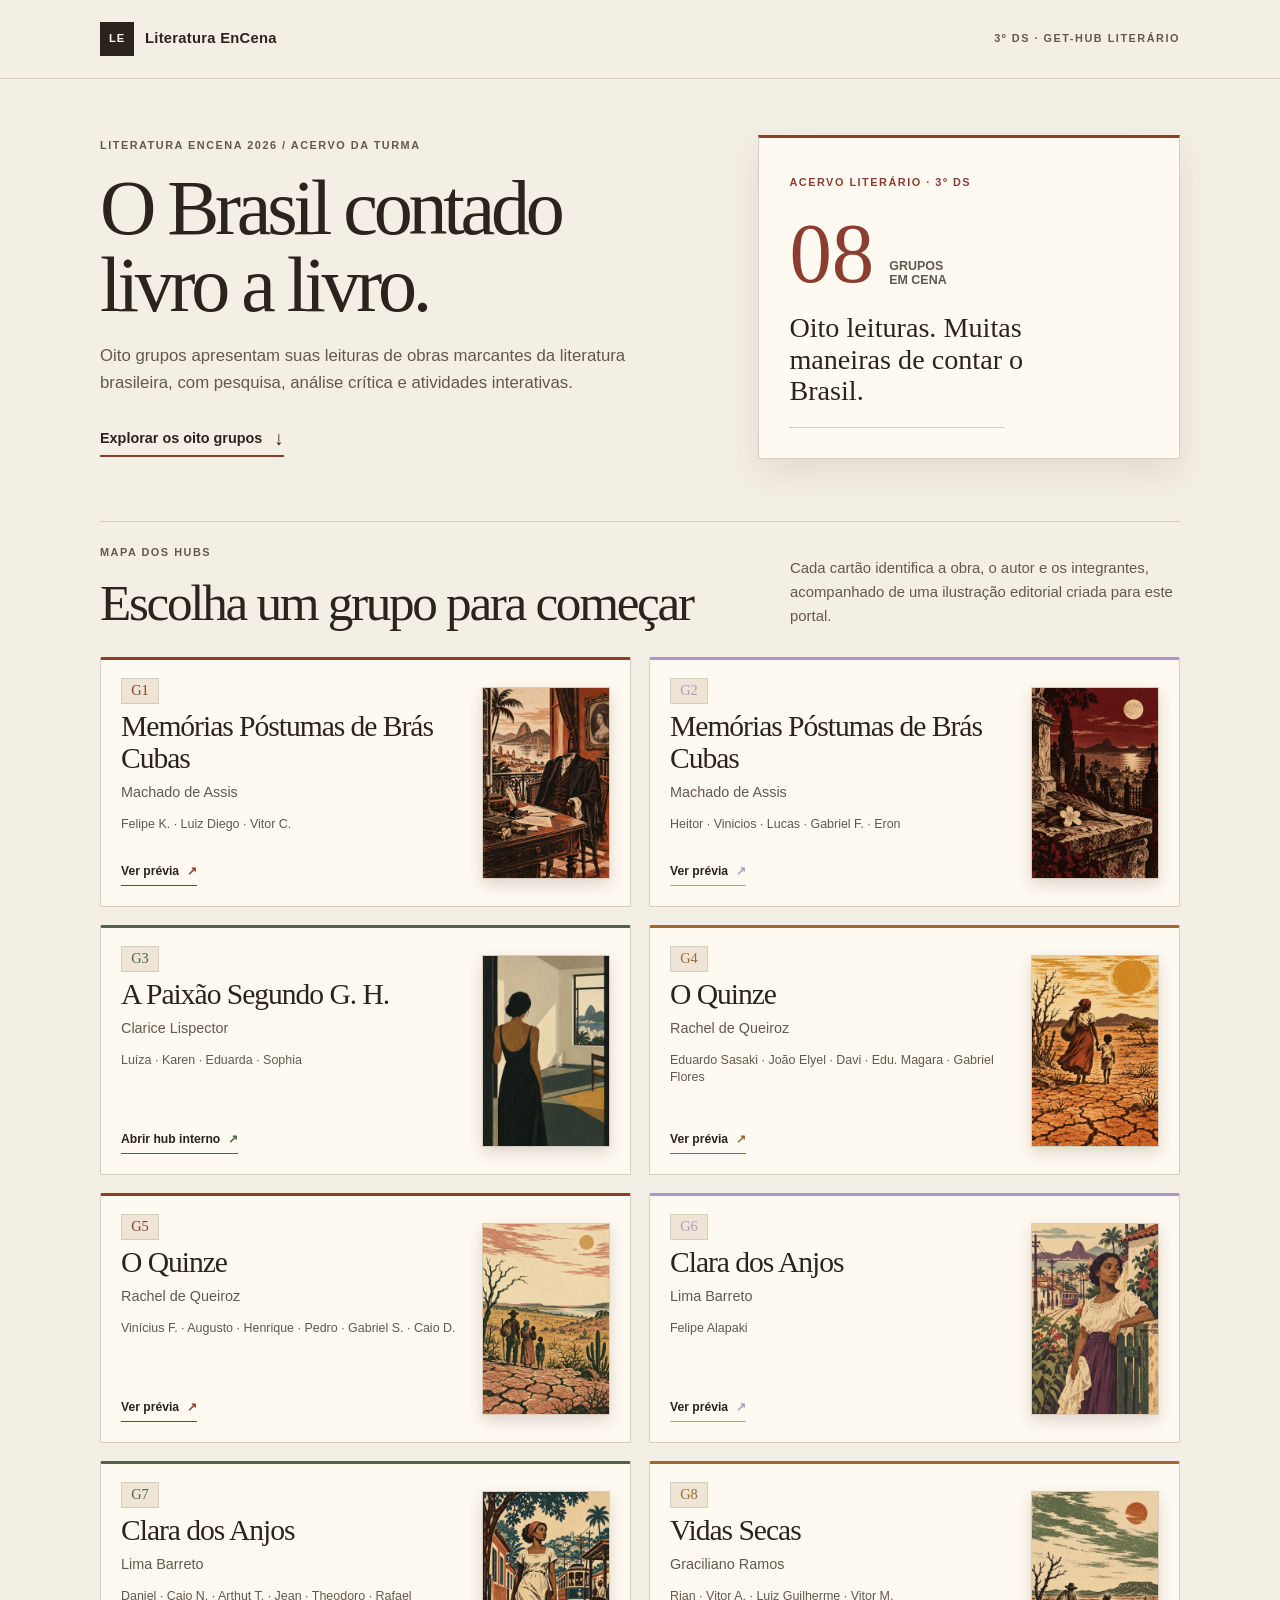
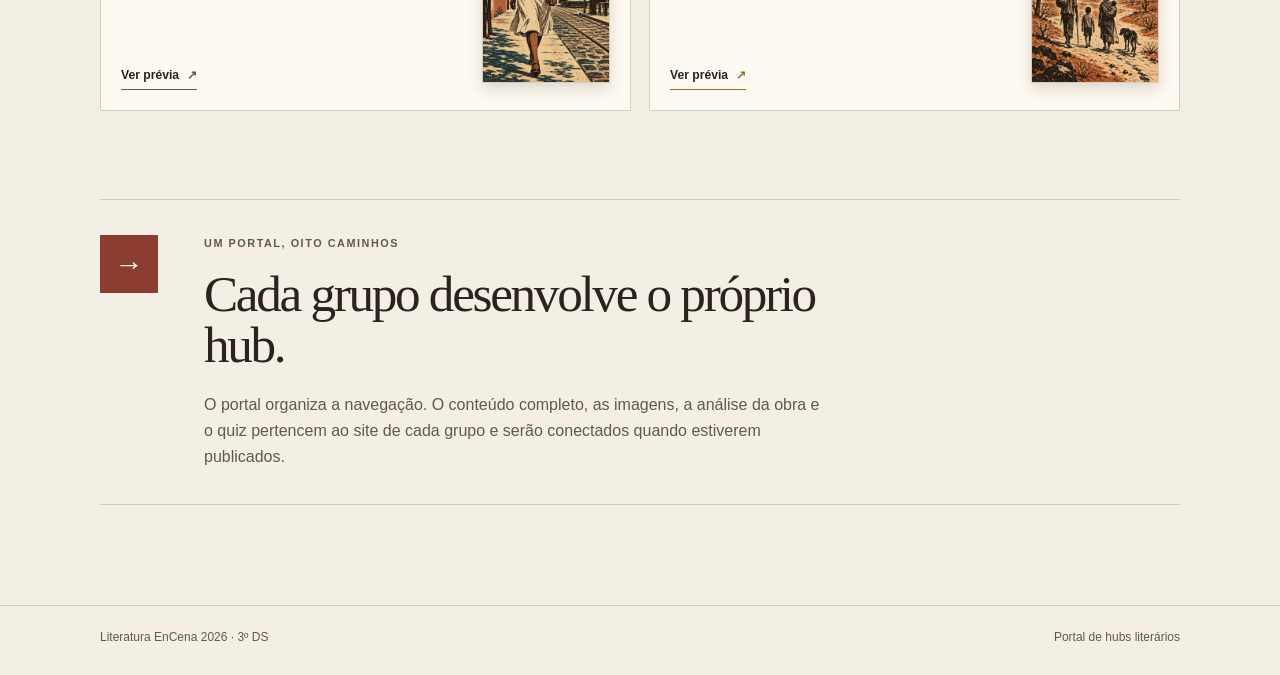
==== commit c93ae9cb: "Alteração de nome incorreto" ====
--- a/index.html
+++ b/index.html
@@ -145,7 +145,7 @@
             <span class="project-content">
               <strong class="project-work">O Quinze</strong>
               <span class="project-author">Rachel de Queiroz</span>
-              <span class="project-members">Eduardo S. · João Eliel · Davi · Edu. M. · Gabriel Flores</span>
+              <span class="project-members">Eduardo Sasaki · João Elyel · Davi · Edu. Magara · Gabriel Flores</span>
               <span class="project-action">Ver prévia <span aria-hidden="true">↗</span></span>
             </span>
             <img
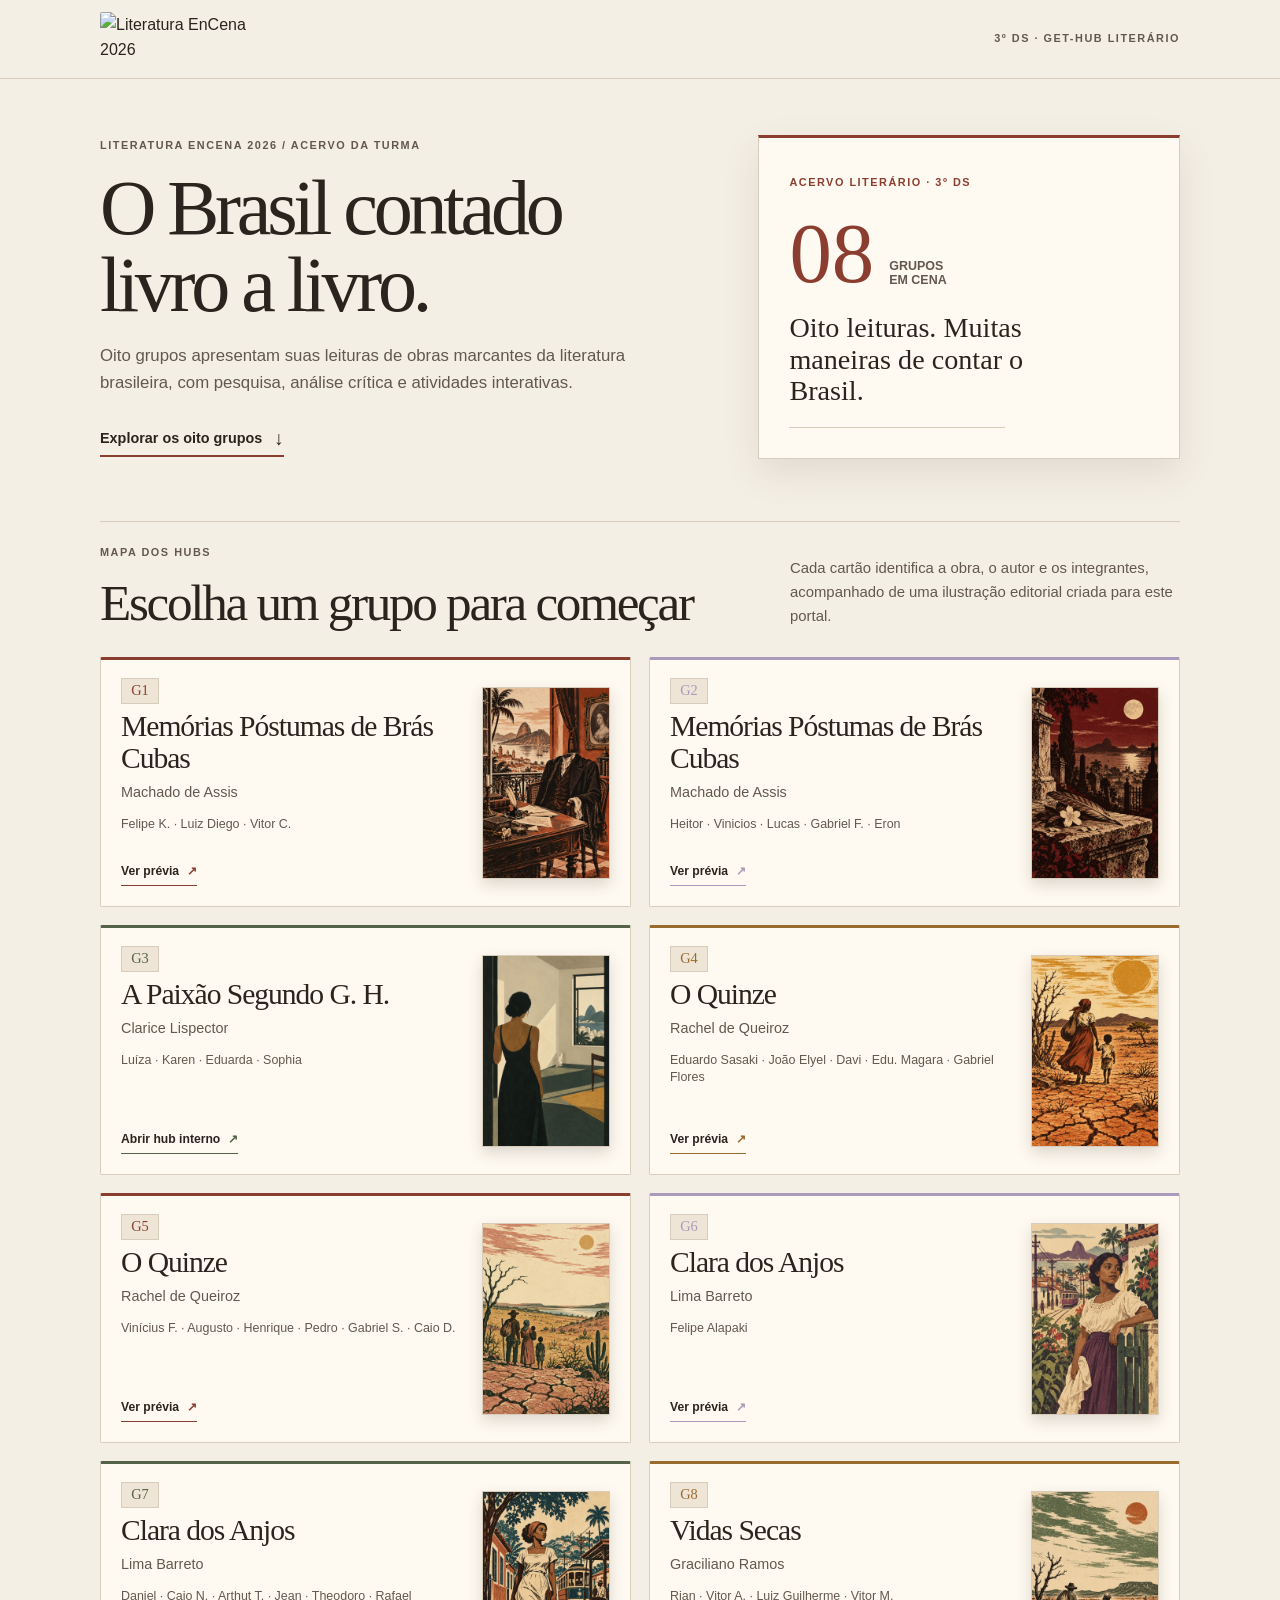
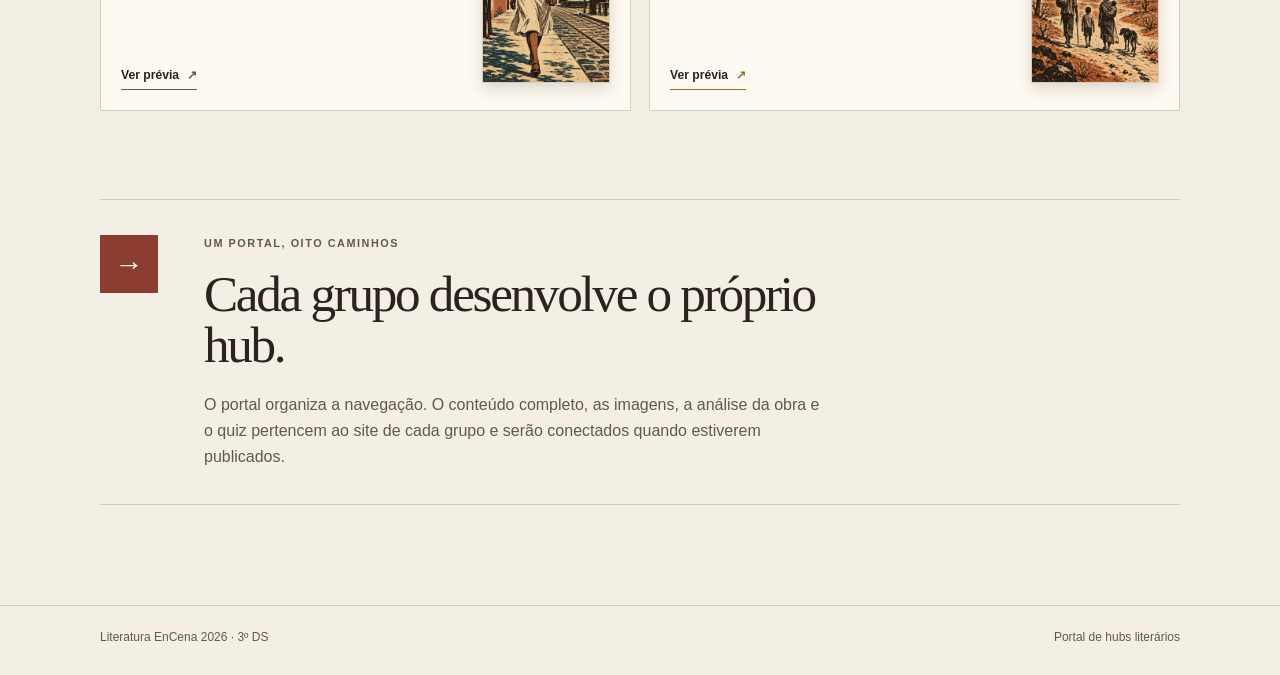
==== commit bd68c5b3: "Adição da Logo no Favicon e na página" ====
--- a/index.html
+++ b/index.html
@@ -8,6 +8,7 @@
       content="Portal dos hubs literários do projeto Literatura EnCena 2026, da turma 3º DS."
     />
     <title>Literatura EnCena 2026</title>
+    <link rel="icon" type="image/png" href="assets/brand/favicon.png" />
     <link rel="stylesheet" href="style.css" />
   </head>
 
@@ -15,8 +16,13 @@
     <header class="site-header">
       <div class="header-inner">
         <a class="brand" href="#inicio" aria-label="Voltar ao início do portal">
-          <span class="brand-mark" aria-hidden="true">LE</span>
-          <span>Literatura EnCena</span>
+          <img
+            class="brand-logo"
+            src="assets/brand/literatura-encena-logo.png"
+            alt="Literatura EnCena 2026"
+            width="2172"
+            height="724"
+          />
         </a>
 
         <p class="header-note">3º DS · GET-HUB LITERÁRIO</p>
@@ -308,6 +314,8 @@
             class="button button--primary"
             id="modal-visit"
             href="#"
+            target="_blank"
+            rel="noopener noreferrer"
             aria-disabled="true"
           >
             Visitar site do grupo
--- a/style.css
+++ b/style.css
@@ -98,23 +98,15 @@
 .brand {
   display: inline-flex;
   align-items: center;
-  gap: 11px;
   color: var(--ink);
-  font-size: 0.92rem;
-  font-weight: 700;
-  letter-spacing: 0.02em;
   text-decoration: none;
 }
 
-.brand-mark {
-  display: grid;
-  width: 34px;
-  height: 34px;
-  place-items: center;
-  color: var(--white);
-  background: var(--ink);
-  font-size: 0.7rem;
-  letter-spacing: 0.08em;
+.brand-logo {
+  display: block;
+  width: min(164px, 42vw);
+  height: auto;
+  border-radius: 2px;
 }
 
 .header-note,
@@ -876,6 +868,10 @@
     min-height: 68px;
   }
 
+  .brand-logo {
+    width: min(145px, 48vw);
+  }
+
   .header-note {
     display: none;
   }
